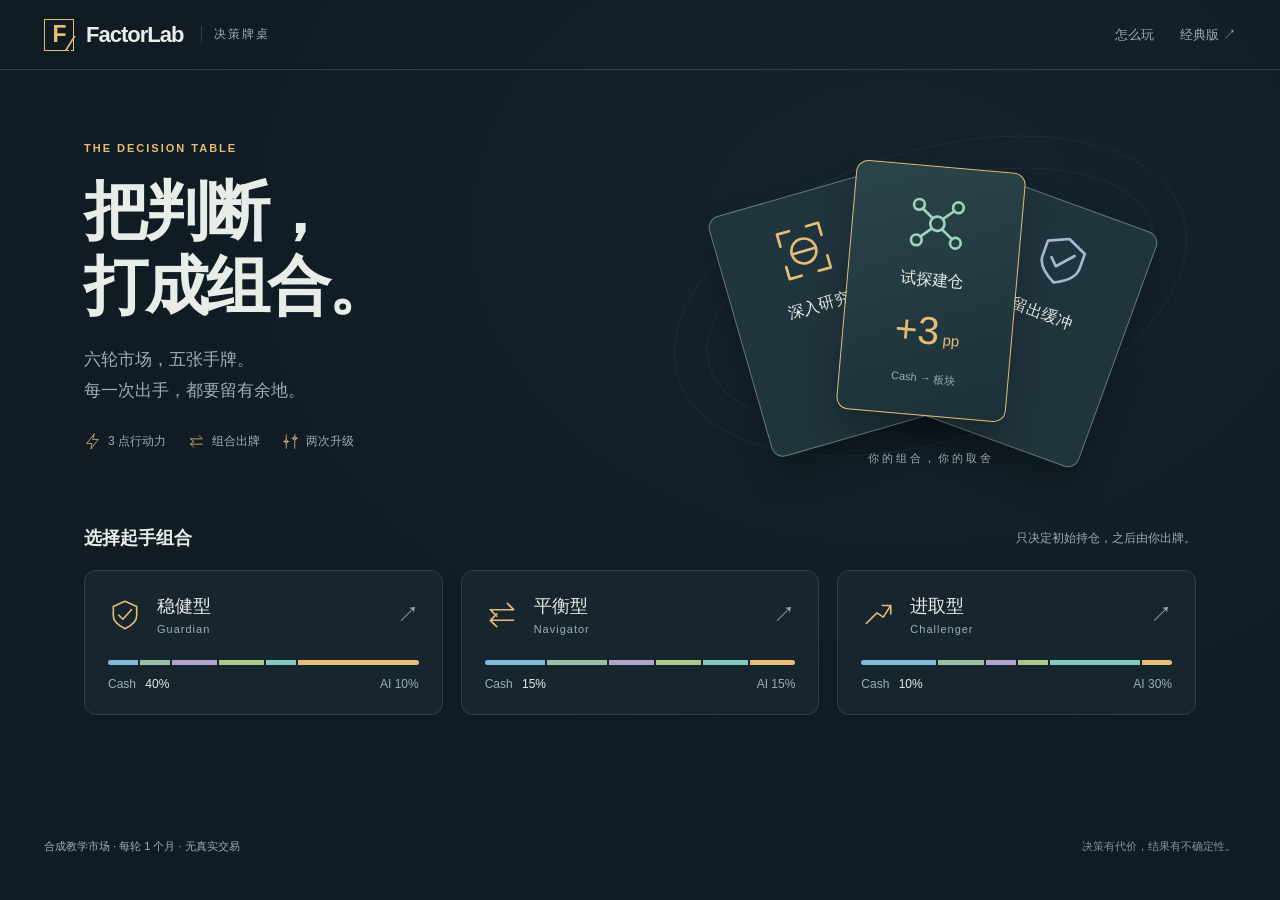
==== card-game/index.html @ 2394ee02 "FactorLab 决策牌桌静态站点（card-game + full-game + checkpoint playable）" ====
<!doctype html>
<html lang="zh-CN">
<head>
  <meta charset="UTF-8">
  <meta name="viewport" content="width=device-width, initial-scale=1">
  <meta name="theme-color" content="#101b24">
  <title>FactorLab · 投资决策牌桌</title>
  <link rel="stylesheet" href="style.css">
  <script defer src="data.js"></script>
  <script defer src="engine.js"></script>
  <script defer src="app.js"></script>
</head>
<body>
  <a class="skip" href="#main">跳到牌桌</a>
  <header class="site-head">
    <a class="wordmark" href="index.html" aria-label="FactorLab 当前游戏"><span class="brand-mark">F<span>∕</span></span>FactorLab<span class="edition">决策牌桌</span></a>
    <nav aria-label="游戏导航"><button id="help-open" class="text-button">怎么玩</button><a href="../full-game/index.html">经典版 ↗</a></nav>
  </header>
  <p id="storage-notice" class="notice" role="status" hidden></p>
  <main id="main" tabindex="-1"><p class="loading">正在铺开牌桌…</p></main>
  <div id="toast" role="status" aria-live="polite"></div>
  <footer>合成教学市场 · 每轮 1 个月 · 无真实交易 <span>决策有代价，结果有不确定性。</span></footer>
  <dialog id="help"><button id="help-close" class="text-button close" aria-label="关闭玩法说明">关闭 ×</button><h2>用有限的行动，组合你的判断。</h2><ol><li>每轮获得 5 张牌、3 点行动力。点牌，再点板块；鼠标也可以拖牌。</li><li>轮动牌先选转出板块，再选转入板块。每张牌每轮使用一次。</li><li>研究展开 AI 的已有历史，不预测未来。全局只有 3 个研究点。</li><li>锁定后揭晓市场；第 2、4 轮后选择升级。也可以一张牌都不出。</li></ol><p>卡牌额度为组合权重的百分点（pp）。资金不足时只移动可用部分。撤回调仓会返还交易行动力，研究费用不会退还。</p><p>教学设定：初始资金 100,000；Cash 每模拟月 0.1%；交易成本、税和滑点均为 0。基准为五个风险板块每轮等权。组合徽章不改变收益，分散不等于无风险。</p></dialog>
  <noscript>游戏需要浏览器开启 JavaScript。经典版也需要 JavaScript。</noscript>
</body>
</html>
---- card-game/style.css ----
:root{color-scheme:dark;--bg:#101b24;--panel:#17252f;--panel2:#1b2d37;--line:#30404a;--text:#e9ede8;--muted:#9caeb5;--gold:#e7bd76;--mint:#9dd3bb;--red:#eda69b;--radius:12px;font-family:'Segoe UI','Microsoft YaHei',sans-serif;font-size:14px}
*{box-sizing:border-box}body{margin:0;background:radial-gradient(ellipse at 70% 25%,#1d303b66,transparent 60%),var(--bg);color:var(--text);min-width:320px;min-height:100dvh}button,a{-webkit-tap-highlight-color:transparent}button,input{font:inherit}button{color:inherit;cursor:pointer}button:disabled{cursor:default}a{color:inherit;text-decoration:none}button:focus-visible,a:focus-visible,summary:focus-visible{outline:3px solid var(--gold);outline-offset:4px}h1,h2,p{margin:0}h1{letter-spacing:-.045em;font-weight:600}h2{font-weight:600;font-size:18px}h1:focus{outline:none}button{border:0}small{font-size:12px}svg{flex-shrink:0}.icon{width:24px;height:24px}button .icon{pointer-events:none}.positive{color:var(--mint)}.negative{color:var(--red)}.quiet{color:var(--muted)}.skip{position:absolute;left:20px;top:-50px;z-index:10;background:var(--gold);color:var(--bg);padding:10px}.skip:focus{top:10px}.site-head{max-width:1440px;margin:auto;height:86px;padding:0 44px;display:flex;align-items:center;justify-content:space-between;border-bottom:1px solid var(--line)}.wordmark{display:flex;align-items:center;gap:12px;font-size:22px;font-weight:600;letter-spacing:-1px}.brand-mark{height:32px;width:30px;border:1px solid var(--gold);color:var(--gold);display:grid;place-content:center;font-size:23px;position:relative}.brand-mark span{position:absolute;right:2px;bottom:-5px;background:var(--bg);font-size:20px}.edition{font-size:12px;font-weight:400;letter-spacing:2px;color:var(--muted);padding-left:12px;margin-left:6px;border-left:1px solid var(--line)}nav{display:flex;gap:26px;align-items:center;color:var(--muted);font-size:13px}.text-button{background:none;padding:8px 0;color:var(--muted);white-space:nowrap}.text-button:hover:not(:disabled),nav a:hover{color:var(--text)}.text-button:disabled{opacity:.4}main{max-width:1440px;margin:auto;padding:32px 44px 20px;min-height:calc(100dvh - 153px)}footer{max-width:1440px;margin:auto;padding:22px 44px 25px;display:flex;justify-content:space-between;color:var(--muted);font-size:11px;gap:16px}footer span{color:#81969f}.eyebrow{color:var(--gold);font-size:11px;letter-spacing:2px;font-weight:600}.eyebrow span{color:var(--muted)}.section-heading,.panel-heading{display:flex;align-items:center;justify-content:space-between;gap:16px}.section-heading p,.section-heading>span{color:var(--muted);font-size:12px}.panel-heading{font-size:13px;margin-bottom:17px}.panel-heading>span{display:flex;align-items:center;gap:10px}.panel-heading small{font-size:11px;color:var(--muted);font-weight:400}.ring{transform:rotate(-90deg)}.primary{background:var(--gold);color:#17232b;font-weight:650;border-radius:7px;min-height:50px;padding:0 24px;display:inline-flex;align-items:center;justify-content:center;gap:30px;white-space:nowrap;box-shadow:0 4px 18px #0002}.primary:hover{background:#f1ca87;transform:translateY(-1px)}.primary span{font-size:21px}.notice{margin:12px auto 0;max-width:1300px;border-left:2px solid var(--gold);padding:10px 16px;background:#352e22;color:#ecd2a4}.notice[hidden]{display:none}.loading{padding:80px;text-align:center;color:var(--muted)}
.welcome{min-height:390px;display:grid;grid-template-columns:1fr 1fr;gap:50px;align-items:center;padding:32px 40px 30px}.welcome h1{font-size:64px;line-height:1.18;margin:20px 0}.intro{font-size:17px;line-height:1.8;color:var(--muted)}.welcome-rules{display:flex;gap:22px;margin-top:27px;font-size:12px;color:var(--muted)}.welcome-rules span{display:flex;gap:7px;align-items:center}.welcome-rules .icon{width:17px;height:17px;color:var(--gold)}.welcome-art{position:relative;min-height:340px}.table-orbit{position:absolute;inset:25px 0;border:1px solid #4a5d6233;border-radius:50%;transform:rotate(-18deg)}.table-orbit:before{content:'';position:absolute;inset:32px;border:1px solid #4a5d6233;border-radius:50%}.sample-card{position:absolute;background:#20343d;border:1px solid #637a7b;border-radius:12px;width:170px;height:250px;top:30px;left:calc(50% - 85px);box-shadow:0 20px 32px #0004;display:flex;flex-direction:column;align-items:center;padding:28px 16px;gap:18px;color:var(--mint)}.sample-card .icon{width:57px;height:57px}.sample-card span{color:var(--text);font-size:16px}.sample-card b{font-size:39px;font-weight:500;color:var(--gold)}.sample-card b small{font-size:15px}.sample-card div{font-size:11px;color:var(--muted)}.sample-front{z-index:2;transform:rotate(5deg);background:linear-gradient(160deg,#2a454a,#1c3038);border-color:var(--gold);top:40px}.sample-back{transform:translateX(-109px) rotate(-16deg);top:65px;color:var(--gold)}.sample-side{transform:translateX(107px) rotate(20deg);top:73px;color:#a7b8d1}.orbit-label{position:absolute;bottom:0;left:50%;transform:translateX(-50%);color:var(--muted);font-size:11px;letter-spacing:3px;white-space:nowrap}.strategy-section{padding:30px 40px 16px}.strategies{display:grid;grid-template-columns:repeat(3,1fr);gap:18px;margin-top:20px}.strategy{text-align:left;border:1px solid var(--line);background:var(--panel);padding:23px;border-radius:var(--radius);transition:border-color .2s,transform .2s}.strategy:hover{border-color:var(--gold);transform:translateY(-3px)}.strategy>div:first-child{display:flex;gap:15px;align-items:center}.strategy .icon{width:34px;height:34px;color:var(--gold)}.strategy>div>span{font-size:18px}.strategy small{display:block;margin-top:5px;color:var(--muted);font-size:11px;letter-spacing:1px}.strategy b{margin-left:auto;font-weight:400;font-size:22px;color:var(--muted)}.mini-allocation{display:flex;height:5px;gap:2px;margin-top:25px;margin-bottom:12px;border-radius:3px;overflow:hidden}.strategy p{font-size:12px;color:var(--muted)}.strategy p strong{color:var(--text);font-weight:500;margin-left:6px}.strategy p>span{float:right}
.round-heading{display:flex;align-items:center;justify-content:space-between;gap:24px;margin:0 0 25px}.round-heading h1{font-size:29px;margin-top:9px}.capital{text-align:right}.capital>span{font-size:11px;color:var(--muted)}.capital>strong{display:block;font-size:29px;font-weight:500;letter-spacing:-.7px;font-variant-numeric:tabular-nums}.capital small>span{color:var(--muted);margin-left:7px;font-size:10px}.journey{display:flex;align-items:center;gap:23px}.journey>span{position:relative;border:1px solid #43545b;background:var(--bg);color:var(--muted);width:28px;height:28px;border-radius:50%;display:grid;place-content:center;font-size:11px}.journey>span:not(:last-child):after{content:'';position:absolute;left:27px;top:13px;width:24px;height:1px;background:var(--line)}.journey .current{border-color:var(--gold);color:var(--gold);box-shadow:0 0 0 5px #e7bd7610}.journey .done{background:#27413c;border-color:#4b7768;color:var(--mint)}.journey i{position:absolute;top:31px;left:10px;font-size:10px;color:var(--gold);font-style:normal}.table-grid{display:grid;grid-template-columns:minmax(0,1fr) 300px;gap:20px}.portfolio-panel{border:1px solid var(--line);border-radius:var(--radius);padding:19px 20px 10px;background:#15242dc4}.portfolio-indicators{font-size:11px;color:var(--muted);white-space:nowrap}.portfolio-indicators i{width:1px;height:12px;background:var(--line)}.sectors{display:grid;grid-template-columns:repeat(3,minmax(0,1fr));gap:11px}.sector{background:var(--panel2);border:1px solid #354751;border-radius:8px;text-align:left;padding:12px 15px;transition:background .18s,border-color .18s,transform .18s;color:var(--text);min-width:0}.sector:hover:not(:disabled){border-color:var(--sector)}.sector-top{display:flex;align-items:center;gap:10px;font-size:12px;color:var(--muted)}.sector-top .icon{width:24px;height:24px;color:var(--sector)}.sector-weight{font-size:30px;letter-spacing:-.9px;margin:10px 0 8px;font-variant-numeric:tabular-nums;white-space:nowrap}.sector-weight>small{font-size:14px;color:var(--muted);margin-left:2px}.delta{font-size:10px;letter-spacing:0;margin-left:8px}.weight-track{height:3px;background:#30434b;border-radius:2px;overflow:hidden}.weight-track i{display:block;height:100%;background:var(--sector);transition:width .25s}.sector-foot{display:flex;justify-content:space-between;gap:4px;font-size:10px;color:var(--muted);margin-top:8px}.sector-foot b{font-weight:400}.sector.cash{background:#292d2a;border-color:#5c5140}.sector.cash .sector-top{color:var(--gold)}.sector.targetable{border-color:#b49a645c;box-shadow:0 0 0 1px #e7bd7612;cursor:crosshair}.sector.targetable:hover{background:#35453d;border-color:var(--gold);transform:translateY(-2px)}.sector.source{border:1px dashed var(--gold);background:#393b2e}.target-instruction{display:flex;gap:8px;align-items:center;color:var(--muted);font-size:11px;min-height:38px;margin-top:6px}.target-instruction .icon{width:16px;height:16px;color:var(--gold)}.target-instruction button{margin-left:auto;font-size:11px}.research-panel{border:1px solid var(--line);border-radius:var(--radius);padding:20px;background:linear-gradient(150deg,#1a3037,#162630);min-width:0}.research-panel .panel-heading .icon{width:19px;height:19px;color:var(--mint)}.history-count{font-size:20px;font-weight:500}.history-count small{font-size:12px}.signal-stat{display:flex;align-items:end;justify-content:space-between;margin-top:26px}.signal-stat strong{font-size:29px;font-weight:500;letter-spacing:-1px}.signal-stat small{font-size:16px}.signal-stat>span{color:var(--muted);font-size:10px;margin-bottom:5px}.history-chart{width:100%;height:auto;display:block;margin:12px 0}.history-chart text,.nav-chart text{fill:var(--muted);font-size:9px;font-family:inherit}.chart-grid{stroke:#58707944;stroke-width:1}.research-bottom{font-size:10px;display:flex;justify-content:space-between;gap:8px;color:var(--muted);margin-top:12px}.research-bottom>span:last-child{color:var(--gold);white-space:nowrap}details{font-size:12px;color:var(--muted)}summary{cursor:pointer;color:var(--muted);padding:12px 0}details p{line-height:1.8;margin:10px 0}.research-panel details{margin-top:2px;font-size:10px}.research-panel summary{padding-bottom:0}.market-note{display:flex;align-items:center;gap:14px;padding:14px 4px 4px;color:var(--muted);font-size:11px}.market-note>span{display:flex;align-items:center;gap:6px;color:var(--gold);white-space:nowrap}.market-note .icon{width:17px;height:17px}.market-note>p{flex:1;line-height:1.7}.market-note details{position:relative;white-space:nowrap;font-size:11px}.market-note details p{position:absolute;z-index:4;right:0;top:26px;width:280px;white-space:normal;background:var(--panel);border:1px solid var(--line);border-radius:8px;padding:15px;box-shadow:0 10px 40px #0008}
.hand-section{margin-top:21px}.hand-heading{display:flex;align-items:center;justify-content:space-between;margin-bottom:18px}.hand-heading>div:first-child{display:flex;align-items:baseline;gap:15px}.hand-heading>div>span{font-size:11px;color:var(--muted)}.energy{display:flex;align-items:center;gap:9px;color:var(--gold)}.energy>.icon{width:20px;height:20px}.energy strong{font-size:20px;font-weight:500}.energy strong small{font-size:13px;color:var(--muted)}.energy-gems{display:flex;gap:7px;margin-left:7px}.energy-gems i{display:block;width:10px;height:15px;border:1px solid #6b6556;transform:skew(-15deg);border-radius:2px}.energy-gems .lit{background:var(--gold);border-color:var(--gold);box-shadow:0 0 14px #e7bd7620}.hand{display:grid;grid-template-columns:repeat(5,minmax(0,1fr));gap:15px;align-items:stretch}.play-card{position:relative;overflow:hidden;display:flex;flex-direction:column;align-items:center;min-height:230px;padding:12px 15px 15px;background:linear-gradient(150deg,#253a44,#1b2c36 65%);border:1px solid #4b626d;border-radius:9px;box-shadow:0 5px 0 #0b151c,0 8px 14px #0002;transition:transform .15s,border-color .15s,background .15s;user-select:none}.play-card:hover:not(:disabled){border-color:var(--gold);transform:translateY(-5px);box-shadow:0 5px 0 #0b151c,0 12px 28px #0005}.play-card.selected{border:2px solid var(--gold);padding:11px 14px 14px;background:linear-gradient(150deg,#3f493f,#223941);transform:translateY(-5px)}.card-top{display:flex;align-items:center;justify-content:space-between;width:100%;font-size:10px;color:#91a5ad}.card-top b{display:flex;align-items:center;gap:4px;color:var(--gold);font-size:17px;font-weight:500}.card-top .icon{width:13px;height:13px}.card-art{height:66px;position:relative;width:80px;display:grid;place-items:center;margin:3px 0 8px;color:#bad7da}.card-art>.icon{width:40px;height:40px;position:relative;z-index:1}.card-orbit{position:absolute;inset:7px 10px;border:1px solid #71959b40;border-radius:50%}.card-orbit:after{content:'';position:absolute;inset:-7px;border:1px solid #71959b20;border-radius:50%}.card-scout .card-art{color:var(--mint)}.card-focus .card-art,.card-reserve .card-art{color:var(--gold)}.play-card>strong{font-size:16px;font-weight:500;letter-spacing:1px}.card-effect{font-size:27px;font-weight:400;margin-top:6px;color:var(--gold);letter-spacing:-1px}.card-effect small{font-size:10px;color:var(--muted);margin-left:5px;letter-spacing:0}.card-hint{display:block;font-size:10px;color:var(--muted);margin-top:auto;padding-top:12px;line-height:1.5}.play-card:disabled{opacity:.53}.play-card.used{border-color:#2e5350;background:#192d31;box-shadow:0 3px 0 #0b151c}.used-stamp{position:absolute;top:76px;right:14px;transform:rotate(-13deg);border:1px solid var(--mint);border-radius:3px;color:var(--mint);background:#162c2ce6;padding:7px 9px;font-size:12px;letter-spacing:2px}.unavailable{position:absolute;top:48px;right:8px;left:8px;padding:4px;font-size:10px;color:var(--gold);background:#182831d9}.action-row{display:flex;justify-content:space-between;align-items:center;gap:22px;margin-top:23px}.combo{min-height:24px;display:flex;gap:10px;font-size:11px;color:var(--gold);flex-wrap:wrap}.combo .quiet{color:var(--muted)}.theses{display:flex;gap:6px;align-items:center;font-size:10px;color:var(--muted);flex-wrap:wrap;margin-top:5px}.theses>span{margin-right:5px}.theses button{display:flex;align-items:center;gap:5px;border:1px solid var(--line);padding:6px 8px;background:transparent;border-radius:4px;color:var(--muted);font-size:10px}.theses button .icon{width:13px;height:13px}.theses button[aria-pressed=true]{color:var(--gold);border-color:#9f8659;background:#e7bd7610}.theses small{font-size:9px;margin-left:5px}.lock-actions{display:flex;align-items:center;gap:24px}.lock-actions .text-button{font-size:12px}.equipped{display:flex;align-items:center;gap:14px;flex-wrap:wrap;font-size:11px;color:var(--muted);margin:20px 0 0}.equipped>span{display:flex;align-items:center;gap:5px}.equipped .icon{width:17px;height:17px;color:var(--gold)}
.resolution{display:grid;grid-template-columns:1fr 1.15fr;gap:50px;padding:40px;background:linear-gradient(145deg,#1b3038,#182832);border:1px solid var(--line);border-radius:var(--radius);animation:reveal .5s ease both}.result-summary h1{font-size:32px;margin-top:10px}.round-return{font-size:68px;letter-spacing:-3px;margin:19px 0 0;font-variant-numeric:tabular-nums}.round-return small{font-size:32px;margin-left:5px}.result-summary>p:not(.eyebrow){font-size:12px;color:var(--muted)}.result-summary>p>span{margin-left:15px}.result-badges{margin:22px 0 9px;display:flex;gap:10px;flex-wrap:wrap;color:var(--gold);font-size:12px}.result-summary>small{font-size:10px;color:var(--muted)}.contribution-bars{margin-top:23px}.contribution-row{display:flex;align-items:center;gap:13px;margin:15px 0}.contribution-row>span{display:flex;align-items:center;gap:9px;min-width:110px;font-size:11px;color:var(--muted)}.contribution-row .icon{width:20px;height:20px;color:var(--sector)}.contribution-row>strong{min-width:66px;text-align:right;font-size:13px;font-weight:500;white-space:nowrap}.contribution-row small{font-size:10px}.signed-track{position:relative;flex:1;height:15px;border-radius:2px;background:#2e42494d;overflow:hidden}.signed-track:after{content:'';position:absolute;left:50%;height:100%;width:1px;background:#899f9d66}.signed-track i{position:absolute;height:7px;top:4px;width:var(--bar);animation:bar-in .6s ease both;animation-delay:var(--delay)}.signed-track .gain{left:50%;background:var(--mint);transform-origin:left}.signed-track .loss{right:50%;background:var(--red);transform-origin:right}.result-lower{display:grid;grid-template-columns:1fr 1fr;gap:25px;margin-top:25px}.curve-panel{border:1px solid var(--line);border-radius:var(--radius);padding:22px;background:var(--panel)}.nav-chart{width:100%;display:block;max-height:210px}.chart-legend{color:var(--gold);font-size:10px!important}.chart-legend i{width:18px;border-bottom:1px dashed var(--muted);margin-left:8px}.reflection{padding:19px 22px}.reflection h2{margin:12px 0;font-size:20px}.reflection p{font-size:12px;color:var(--muted);line-height:1.8;max-width:440px}.played-summary{display:flex;flex-wrap:wrap;gap:14px;margin:24px 0 13px;font-size:11px;color:var(--muted)}.played-summary span{display:flex;align-items:center;gap:6px}.played-summary .icon{width:17px;height:17px;color:var(--gold)}.reflection>small{color:var(--muted);font-size:11px}.exact{margin-top:24px;border-top:1px solid var(--line);padding:5px 0}.exact p{font-size:12px;line-height:1.8;max-width:1000px}.exact-grid{display:grid;grid-template-columns:repeat(4,1fr);gap:15px;padding:16px 0}.exact-grid span{font-size:11px}.exact-grid b{display:block;margin-top:7px;font-size:14px;font-weight:500;color:var(--text)}.result-actions{display:flex;justify-content:space-between;align-items:center;gap:20px;margin:19px 0}.result-actions>span{font-size:12px;color:var(--muted)}.upgrade-screen{max-width:1050px;margin:65px auto;text-align:center}.upgrade-screen h1{font-size:37px;margin:20px 0 15px}.upgrade-screen>p:not(.eyebrow){color:var(--muted)}.upgrade-options{display:grid;grid-template-columns:repeat(3,1fr);gap:24px;margin:45px 0}.upgrade-option{text-align:left;position:relative;min-height:290px;border:1px solid #5e6e68;border-radius:12px;background:linear-gradient(150deg,#2a3c3d,#172934);padding:28px;transition:transform .2s,border-color .2s}.upgrade-option:hover:not(:disabled){transform:translateY(-6px);border-color:var(--gold)}.upgrade-option>.icon{width:53px;height:53px;color:var(--gold);margin:0 0 32px}.upgrade-number{position:absolute;right:20px;top:24px;font-size:11px;color:var(--muted)}.upgrade-option h2{font-size:24px}.upgrade-option p{line-height:1.8;font-size:12px;color:var(--muted);margin-top:14px;max-width:180px}.upgrade-arrow{position:absolute;bottom:23px;right:24px;color:var(--gold);font-size:24px}.upgrade-option:disabled{opacity:.4}.upgrade-footer{display:flex;flex-direction:column;align-items:center;gap:30px;color:var(--muted);font-size:11px}.final-head{display:flex;align-items:center;justify-content:space-between;gap:20px;margin:30px 0}.final-head h1{font-size:36px;margin:14px 0}.final-head p:not(.eyebrow){color:var(--muted);font-size:13px}.final-metrics{display:grid;grid-template-columns:1.2fr 1fr 1fr 1.1fr;border:1px solid var(--line);border-radius:var(--radius);background:var(--panel);padding:26px 0;margin:32px 0}.final-metrics>div{padding:0 26px}.final-metrics>div:not(:last-child){border-right:1px solid var(--line)}.final-metrics span{color:var(--muted);font-size:11px}.final-metrics strong{display:block;font-size:27px;margin:9px 0;font-weight:500;letter-spacing:-1px}.final-metrics strong small{font-size:14px}.final-metrics>div>small{font-size:10px;color:var(--muted)}.final-content{display:grid;grid-template-columns:1fr 1.1fr;gap:32px}.journal h2{margin:5px 0 13px}.journal details{border-bottom:1px solid var(--line)}.journal summary{display:flex;align-items:center;gap:16px;font-size:11px;padding:15px 0}.journal summary b{color:var(--gold);font-weight:500}.journal summary span{flex:1}.journal summary strong{font-weight:500;white-space:nowrap}.journal p{font-size:11px}.journal summary:after{content:'+';color:var(--muted)}.journal details[open] summary:after{content:'−'}dialog{border:1px solid #55666b;border-radius:12px;background:var(--panel);color:var(--text);padding:35px;max-width:590px;width:calc(100% - 32px);box-shadow:0 30px 80px #0008}dialog::backdrop{background:#08121bc4;backdrop-filter:blur(4px)}dialog .close{float:right;font-size:12px}dialog h2{clear:both;margin:30px 0 20px;font-size:25px}dialog ol{padding-left:20px;color:var(--muted);line-height:2;font-size:13px}dialog p{font-size:12px;color:var(--muted);line-height:1.9;margin:15px 0}#toast{position:fixed;bottom:25px;left:50%;max-width:calc(100% - 36px);transform:translate(-50%,20px);background:#dfc08c;color:#17232b;padding:12px 20px;border-radius:7px;box-shadow:0 10px 35px #0006;font-size:12px;z-index:10;opacity:0;pointer-events:none;transition:opacity .2s,transform .2s}#toast.show{opacity:1;transform:translate(-50%,0)}@keyframes reveal{from{opacity:.4;transform:translateY(8px)}to{opacity:1;transform:none}}@keyframes bar-in{from{transform:scaleX(0)}to{transform:scaleX(1)}}
@media(min-width:1500px){main{padding-top:40px}.play-card{min-height:245px}.sector{padding:15px 17px}.welcome{padding-top:55px;min-height:450px}}
@media(max-width:1100px){.site-head{padding:0 26px}main{padding:27px 26px 15px}footer{padding:22px 26px}.table-grid{grid-template-columns:minmax(0,1fr) 260px;gap:14px}.portfolio-panel{padding:16px 13px 8px}.portfolio-indicators{display:none!important}.sector{padding:12px 10px}.sector-top{font-size:10px;gap:5px}.sector-top .icon{width:20px;height:20px}.sector-weight{font-size:26px}.sector-foot{font-size:9px}.research-panel{padding:16px}.hand{gap:11px}.card-hint{font-size:9px}.play-card{padding:11px 10px;min-height:220px}.play-card.selected{padding:10px 9px}.play-card>strong{font-size:14px}.action-row{gap:12px}.lock-actions{gap:14px}.theses>span{display:none}.round-heading .journey{gap:17px}.round-heading .journey>span:not(:last-child):after{width:18px}.welcome{padding:25px 10px;gap:20px}.welcome h1{font-size:52px}.strategy-section{padding:25px 10px}.resolution{gap:25px;padding:30px}.final-metrics>div{padding:0 18px}.final-metrics strong{font-size:23px}}
@media(max-width:800px){.site-head{height:72px}.wordmark{font-size:20px}.edition{display:none}.round-heading h1{font-size:25px}.round-heading .journey{display:none}.capital>strong{font-size:25px}.table-grid{grid-template-columns:1fr}.sectors{grid-template-columns:repeat(3,minmax(0,1fr))}.sector-top{font-size:12px;gap:8px}.sector-weight{font-size:30px}.sector-foot{font-size:10px}.research-panel{display:grid;grid-template-columns:1fr 1.3fr;gap:4px 25px;align-items:center}.research-panel .panel-heading{margin:0}.signal-stat{grid-column:1;grid-row:2;margin:0}.history-chart{grid-column:2;grid-row:1/4;margin:0}.research-bottom{grid-column:1;font-size:10px;flex-wrap:wrap;margin:0}.research-panel details{grid-column:1/-1}.market-note{align-items:start;flex-wrap:wrap;gap:8px}.market-note>p{min-width:70%}.market-note details{display:none}.hand-section{margin-top:22px}.hand{grid-template-columns:repeat(5,minmax(130px,1fr));overflow-x:auto;padding:7px 3px 12px;margin:-7px -3px 0;scroll-snap-type:x proximity}.play-card{min-height:219px;scroll-snap-align:start}.action-row{flex-direction:column;align-items:stretch}.action-row>div:first-child{order:1}.lock-actions{justify-content:space-between}.lock-actions .primary{min-width:200px}.combo{margin-top:5px}.theses{margin-top:6px}.resolution{grid-template-columns:1fr;gap:30px}.result-summary{text-align:center}.result-badges{justify-content:center}.result-lower{gap:14px}.reflection{padding:13px 5px}.reflection h2{font-size:17px}.played-summary{margin-top:16px}.upgrade-screen{margin:45px auto}.upgrade-options{gap:12px}.upgrade-option{padding:22px;min-height:290px}.upgrade-option h2{font-size:21px}.upgrade-option p{font-size:11px}.final-content{grid-template-columns:1fr}.final-metrics{grid-template-columns:1fr 1fr;gap:25px 0}.final-metrics>div:nth-child(2){border-right:0}.final-head h1{font-size:29px}.welcome-art{transform:scale(.8)}.welcome h1{font-size:44px}.welcome-rules{flex-wrap:wrap;gap:10px}.strategies{gap:10px}.strategy{padding:17px}.strategy>div>span{font-size:16px}.strategy .icon{width:26px;height:26px}.strategy-section .section-heading p{font-size:10px}.exact-grid{grid-template-columns:repeat(4,1fr)}}
@media(max-width:520px){.site-head{padding:0 18px;height:65px}nav{gap:18px;font-size:11px}.text-button{font-size:11px}.wordmark{font-size:19px;gap:10px}.brand-mark{width:25px;height:29px;font-size:21px}main{padding:24px 16px 15px}footer{padding:20px 16px;flex-direction:column;gap:8px;font-size:10px}.round-heading{gap:10px;margin-bottom:20px}.round-heading h1{font-size:23px}.eyebrow{font-size:9px}.capital>strong{font-size:23px}.capital>span{font-size:10px}.capital small{font-size:10px}.capital small>span{display:none}.portfolio-panel{padding:13px 11px 6px}.panel-heading{font-size:12px;gap:10px;margin-bottom:12px}.sectors{grid-template-columns:repeat(2,minmax(0,1fr));gap:8px}.sector{padding:11px 12px}.sector-top{font-size:11px}.sector-weight{font-size:28px}.sector-weight>small{font-size:12px}.delta{font-size:9px;margin-left:6px}.target-instruction{font-size:10px;line-height:1.7;min-height:45px}.research-panel{gap:4px 16px;padding:14px;grid-template-columns:1fr 1.2fr}.research-panel .panel-heading{font-size:11px}.history-count{font-size:16px}.signal-stat{display:block}.signal-stat>span{display:block;font-size:9px}.signal-stat strong{font-size:26px}.research-bottom{font-size:9px;gap:5px}.research-panel details{font-size:10px}.history-chart{min-height:100px}.market-note{padding-top:10px;font-size:10px}.market-note>span{font-size:10px}.market-note>p{line-height:1.8}.hand-heading{margin-bottom:13px}.hand-heading>div:first-child{display:block}.hand-heading h2{font-size:17px}.hand-heading>div>span{display:block;font-size:9px;margin-top:6px}.energy{gap:4px}.energy-gems{gap:5px;margin-left:4px}.energy strong{font-size:18px}.energy-gems i{width:8px;height:13px}.hand{grid-template-columns:repeat(5,142px);gap:10px}.play-card{min-height:227px}.card-hint{font-size:9px}.card-art{height:65px}.card-effect{font-size:27px}.action-row{margin-top:12px}.theses{gap:4px}.theses button{padding:7px 6px;font-size:9px}.theses small{font-size:9px}.combo{font-size:10px}.lock-actions .primary{min-width:200px;min-height:48px}.lock-actions .text-button{font-size:11px}.resolution{padding:27px 17px;gap:20px}.result-summary h1{font-size:27px}.round-return{font-size:61px}.result-contributions .section-heading h2{font-size:15px}.result-contributions .section-heading>span{font-size:10px}.contribution-row{gap:8px}.contribution-row>span{min-width:102px;font-size:10px}.contribution-row>strong{font-size:12px;min-width:65px}.result-lower{grid-template-columns:1fr}.reflection{padding:15px 8px}.curve-panel{padding:17px}.exact-grid{grid-template-columns:repeat(2,1fr)}.result-actions{flex-direction:column;align-items:stretch}.result-actions>span{font-size:11px}.result-actions button{width:100%}.welcome{grid-template-columns:1fr;gap:0;padding:16px 7px 0}.welcome h1{font-size:48px;line-height:1.15;margin:18px 0}.welcome .intro{font-size:14px}.welcome-art{display:none}.welcome-rules{gap:18px;margin-top:22px;font-size:11px}.strategy-section{padding:32px 7px 12px}.strategy-section .section-heading{display:block}.strategy-section .section-heading p{font-size:11px;margin-top:9px}.strategies{grid-template-columns:1fr;margin-top:17px;gap:11px}.strategy{padding:17px 20px}.strategy>div:first-child{gap:13px}.strategy>div>span{font-size:18px}.strategy small{display:inline;margin-left:10px}.mini-allocation{margin-top:17px}.upgrade-screen{margin:25px auto}.upgrade-screen h1{font-size:28px}.upgrade-screen>p:not(.eyebrow){font-size:12px}.upgrade-options{grid-template-columns:1fr;margin:25px 0;gap:12px}.upgrade-option{min-height:144px;padding:21px 23px 21px 93px}.upgrade-option>.icon{position:absolute;left:23px;top:49px;width:42px;height:42px}.upgrade-number{font-size:10px;top:16px}.upgrade-option h2{font-size:22px;margin-top:13px}.upgrade-option p{max-width:190px;font-size:11px;margin-top:8px}.upgrade-arrow{right:17px;bottom:18px;font-size:20px}.upgrade-footer>span{font-size:10px}.final-head{margin:12px 0;flex-direction:column;align-items:stretch}.final-head h1{font-size:27px}.final-head p:not(.eyebrow){font-size:12px;line-height:1.7}.final-head button{margin-top:8px}.final-metrics{margin:25px 0;padding:22px 0;gap:23px 0}.final-metrics>div{padding:0 15px}.final-metrics strong{font-size:23px}.final-metrics span{font-size:10px}.final-metrics>div>small{font-size:9px}.final-metrics strong small{font-size:12px}.journal summary{gap:11px;font-size:10px}.journal summary strong{font-size:11px}.journal h2{font-size:17px}dialog{padding:25px}dialog h2{font-size:22px}}
@media(prefers-reduced-motion:reduce){*,*:before,*:after{animation:none!important;transition:none!important;scroll-behavior:auto!important}.play-card:hover:not(:disabled),.primary:hover,.strategy:hover,.upgrade-option:hover:not(:disabled){transform:none}}
@media(min-width:1101px){
  .site-head{height:70px}
  main{padding-top:24px}
  .round-heading{margin-bottom:20px}
  .table-grid{grid-template-columns:minmax(0,1fr) 280px}
  .portfolio-panel{padding:16px 18px 8px}
  .portfolio-panel .panel-heading{margin-bottom:18px}
  .portfolio-panel .ring{width:32px;height:32px}
  .sectors{grid-template-columns:repeat(6,minmax(0,1fr));gap:9px}
  .sector{padding:14px 9px 12px}
  .sector-top{flex-direction:column;gap:12px;font-size:11px}
  .sector-top .icon{width:30px;height:30px}
  .sector-weight{font-size:29px;text-align:center;margin:18px 0 9px;position:relative;padding-bottom:16px}
  .delta{display:block;position:absolute;left:0;right:0;bottom:0;margin:0;font-size:9px}
  .sector-foot{flex-direction:column;align-items:center;gap:4px;font-size:9px;margin-top:10px}
  .target-instruction{margin-top:8px;min-height:32px}
  .research-panel{padding:16px}
  .research-panel .panel-heading{margin-bottom:8px}
  .signal-stat{margin-top:15px}
  .history-chart{height:105px;margin:12px 0}
  .research-bottom{margin-top:7px;font-size:9px}
  .research-panel details{font-size:9px}
  .hand-section{margin-top:18px}
  .hand-heading{margin-bottom:13px}
  .play-card{min-height:193px;padding-top:9px;padding-bottom:12px}
  .play-card.selected{padding-top:8px;padding-bottom:11px}
  .card-art{height:44px;margin:1px 0 9px}
  .card-art>.icon{width:34px;height:34px}
  .card-orbit{inset:0 16px}
  .card-effect{font-size:25px;margin-top:5px}
  .card-hint{padding-top:8px}
  .action-row{margin-top:17px}
  .theses button{padding-top:5px;padding-bottom:5px}
}
@media(max-width:800px){.hand-section .hand-heading>div:first-child:after{content:'横滑查看全部 5 张牌';display:block;color:var(--gold);font-size:10px;margin-top:7px}.portfolio-panel{scroll-margin-top:12px}}
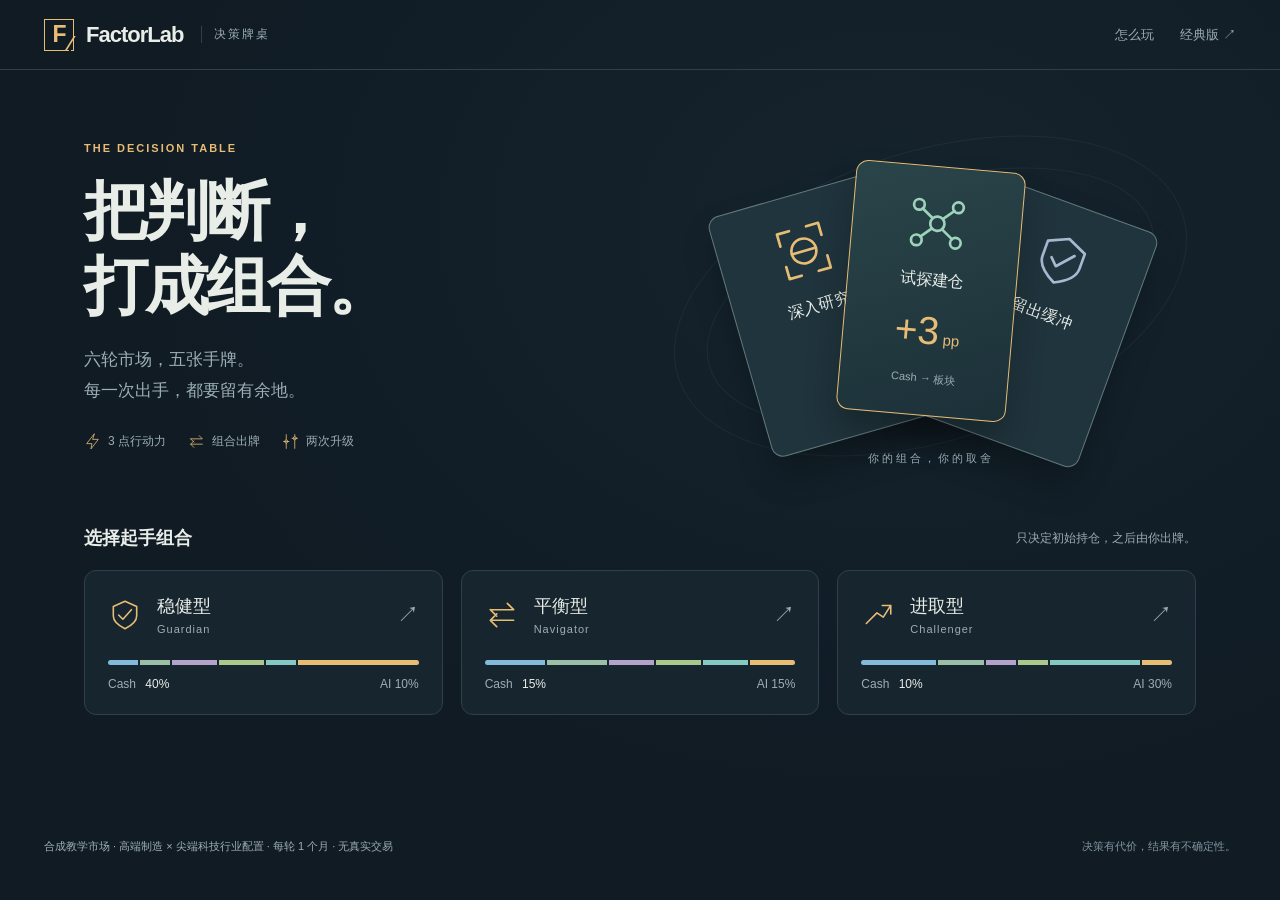
==== commit 5a8a0546: "deploy: card-game index.html from a09dfdf (D16 R1-R3 verified build)" ====
--- a/card-game/index.html
+++ b/card-game/index.html
@@ -19,8 +19,8 @@
   <p id="storage-notice" class="notice" role="status" hidden></p>
   <main id="main" tabindex="-1"><p class="loading">正在铺开牌桌…</p></main>
   <div id="toast" role="status" aria-live="polite"></div>
-  <footer>合成教学市场 · 每轮 1 个月 · 无真实交易 <span>决策有代价，结果有不确定性。</span></footer>
-  <dialog id="help"><button id="help-close" class="text-button close" aria-label="关闭玩法说明">关闭 ×</button><h2>用有限的行动，组合你的判断。</h2><ol><li>每轮获得 5 张牌、3 点行动力。点牌，再点板块；鼠标也可以拖牌。</li><li>轮动牌先选转出板块，再选转入板块。每张牌每轮使用一次。</li><li>研究展开 AI 的已有历史，不预测未来。全局只有 3 个研究点。</li><li>锁定后揭晓市场；第 2、4 轮后选择升级。也可以一张牌都不出。</li></ol><p>卡牌额度为组合权重的百分点（pp）。资金不足时只移动可用部分。撤回调仓会返还交易行动力，研究费用不会退还。</p><p>教学设定：初始资金 100,000；Cash 每模拟月 0.1%；交易成本、税和滑点均为 0。基准为五个风险板块每轮等权。组合徽章不改变收益，分散不等于无风险。</p></dialog>
+  <footer>合成教学市场 · 高端制造 × 尖端科技行业配置 · 每轮 1 个月 · 无真实交易 <span>决策有代价，结果有不确定性。</span></footer>
+  <dialog id="help"><button id="help-close" class="text-button close" aria-label="关闭玩法说明">关闭 ×</button><h2>围绕长期定位，打出短期战术。</h2><ol><li>每局先选对局模式与长期定位（锚）。锚决定初始持仓，也是「从不出手」的对照基准。</li><li>每轮获得 5 张牌、3 点行动力。点牌，再点板块；鼠标也可以拖牌。所有出牌都是围绕锚的短期战术偏移。</li><li>轮动牌先选转出板块，再选转入板块。每张牌每轮使用一次。</li><li>研究展开 AI 板块的已有历史与各板块动量相位，不预测未来。全局只有 3 个研究点。</li><li>锁定后揭晓市场；第 2、4 轮后选择升级。也可以一张牌都不出＝跟随锚漂移。</li></ol><p>卡牌额度为组合权重的百分点（pp）。资金不足时只移动可用部分。撤回调仓会返还交易行动力，研究费用不会退还。</p><p><b>教学模式：</b>交易成本、税和滑点均为 0。<b>现实约束模式：</b>单边佣金 0.03% + 滑点 0.10%、卖出加收印花税 0.05%，按成交金额在结算时从净值扣除；单板块上限 40%。两者均为教学近似。</p><p>教学设定：初始资金 100,000；Cash 每模拟月 0.1%。基准为五个风险板块每轮等权。组合徽章不改变收益，动量相位与锚对照是教学代理，分散不等于无风险。</p></dialog>
   <noscript>游戏需要浏览器开启 JavaScript。经典版也需要 JavaScript。</noscript>
 </body>
 </html>
